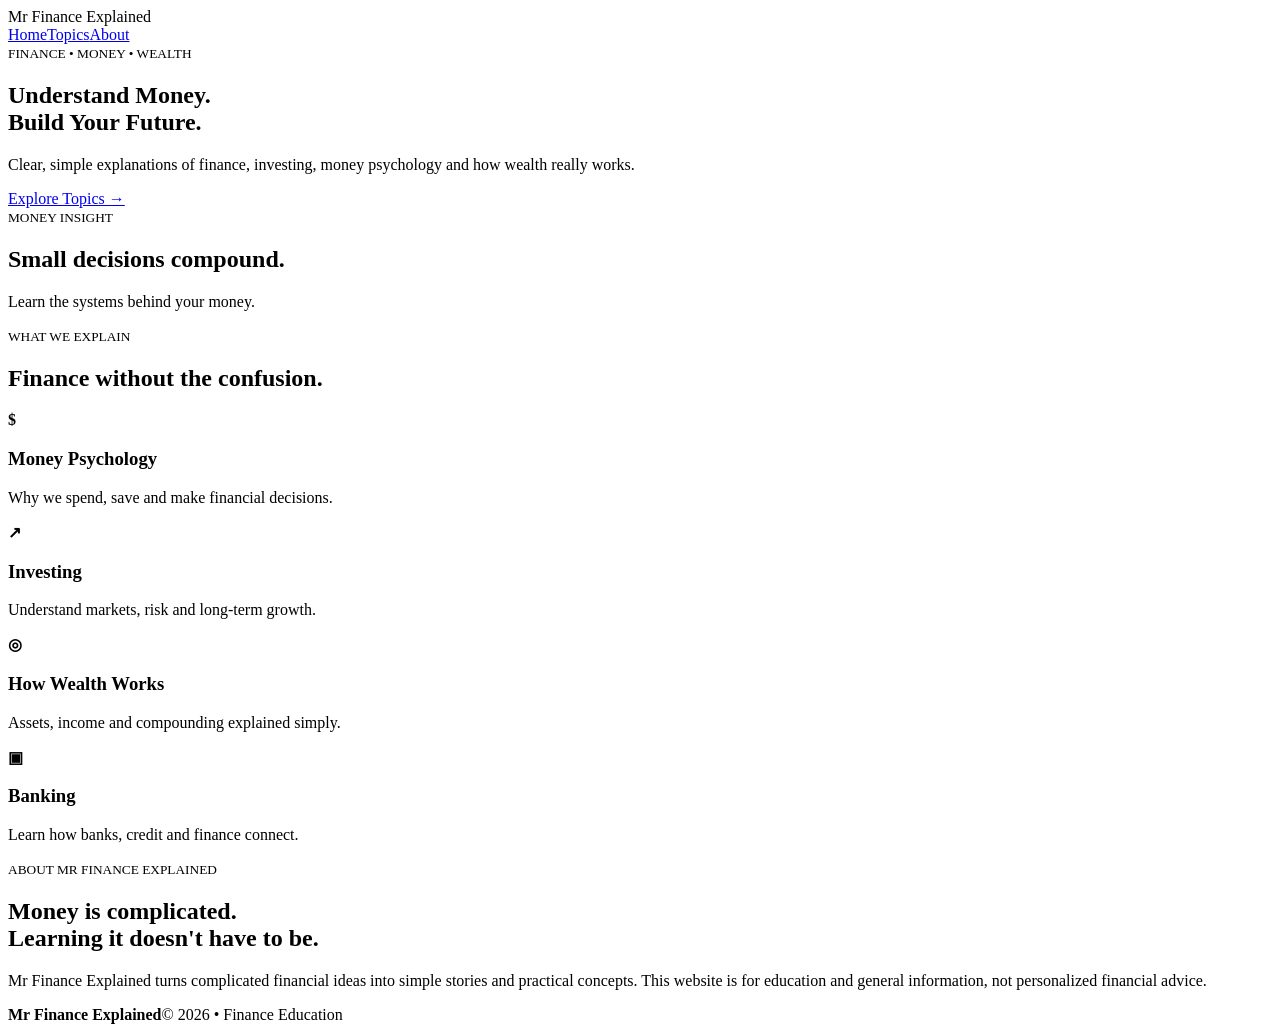
==== index.html @ 7dd867fe "Add files via upload" ====
<!DOCTYPE html>
<html lang="en"><head><meta charset="UTF-8"><meta name="viewport" content="width=device-width,initial-scale=1.0">
<title>Mr Finance Explained</title><meta name="description" content="Simple finance education, money psychology and wealth explained clearly."><link rel="stylesheet" href="style.css"></head>
<body>
<header><div class="logo">Mr Finance <span>Explained</span></div><nav><a href="#home">Home</a><a href="#topics">Topics</a><a href="#about">About</a></nav></header>
<main>
<section id="home" class="hero"><div><small>FINANCE • MONEY • WEALTH</small><h1>Understand Money.<br><span>Build Your Future.</span></h1><p>Clear, simple explanations of finance, investing, money psychology and how wealth really works.</p><a class="btn" href="#topics">Explore Topics →</a></div><div class="card"><small>MONEY INSIGHT</small><div class="chart"><i></i><i></i><i></i><i></i><i></i></div><h2>Small decisions compound.</h2><p>Learn the systems behind your money.</p></div></section>
<section id="topics"><small>WHAT WE EXPLAIN</small><h2>Finance without the confusion.</h2><div class="grid">
<article><b>$</b><h3>Money Psychology</h3><p>Why we spend, save and make financial decisions.</p></article>
<article><b>↗</b><h3>Investing</h3><p>Understand markets, risk and long-term growth.</p></article>
<article><b>◎</b><h3>How Wealth Works</h3><p>Assets, income and compounding explained simply.</p></article>
<article><b>▣</b><h3>Banking</h3><p>Learn how banks, credit and finance connect.</p></article>
</div></section>
<section id="about" class="about"><div><small>ABOUT MR FINANCE EXPLAINED</small><h2>Money is complicated.<br>Learning it doesn't have to be.</h2></div><p>Mr Finance Explained turns complicated financial ideas into simple stories and practical concepts. This website is for education and general information, not personalized financial advice.</p></section>
</main><footer><strong>Mr Finance Explained</strong><span>© 2026 • Finance Education</span></footer><script src="script.js"></script></body></html>
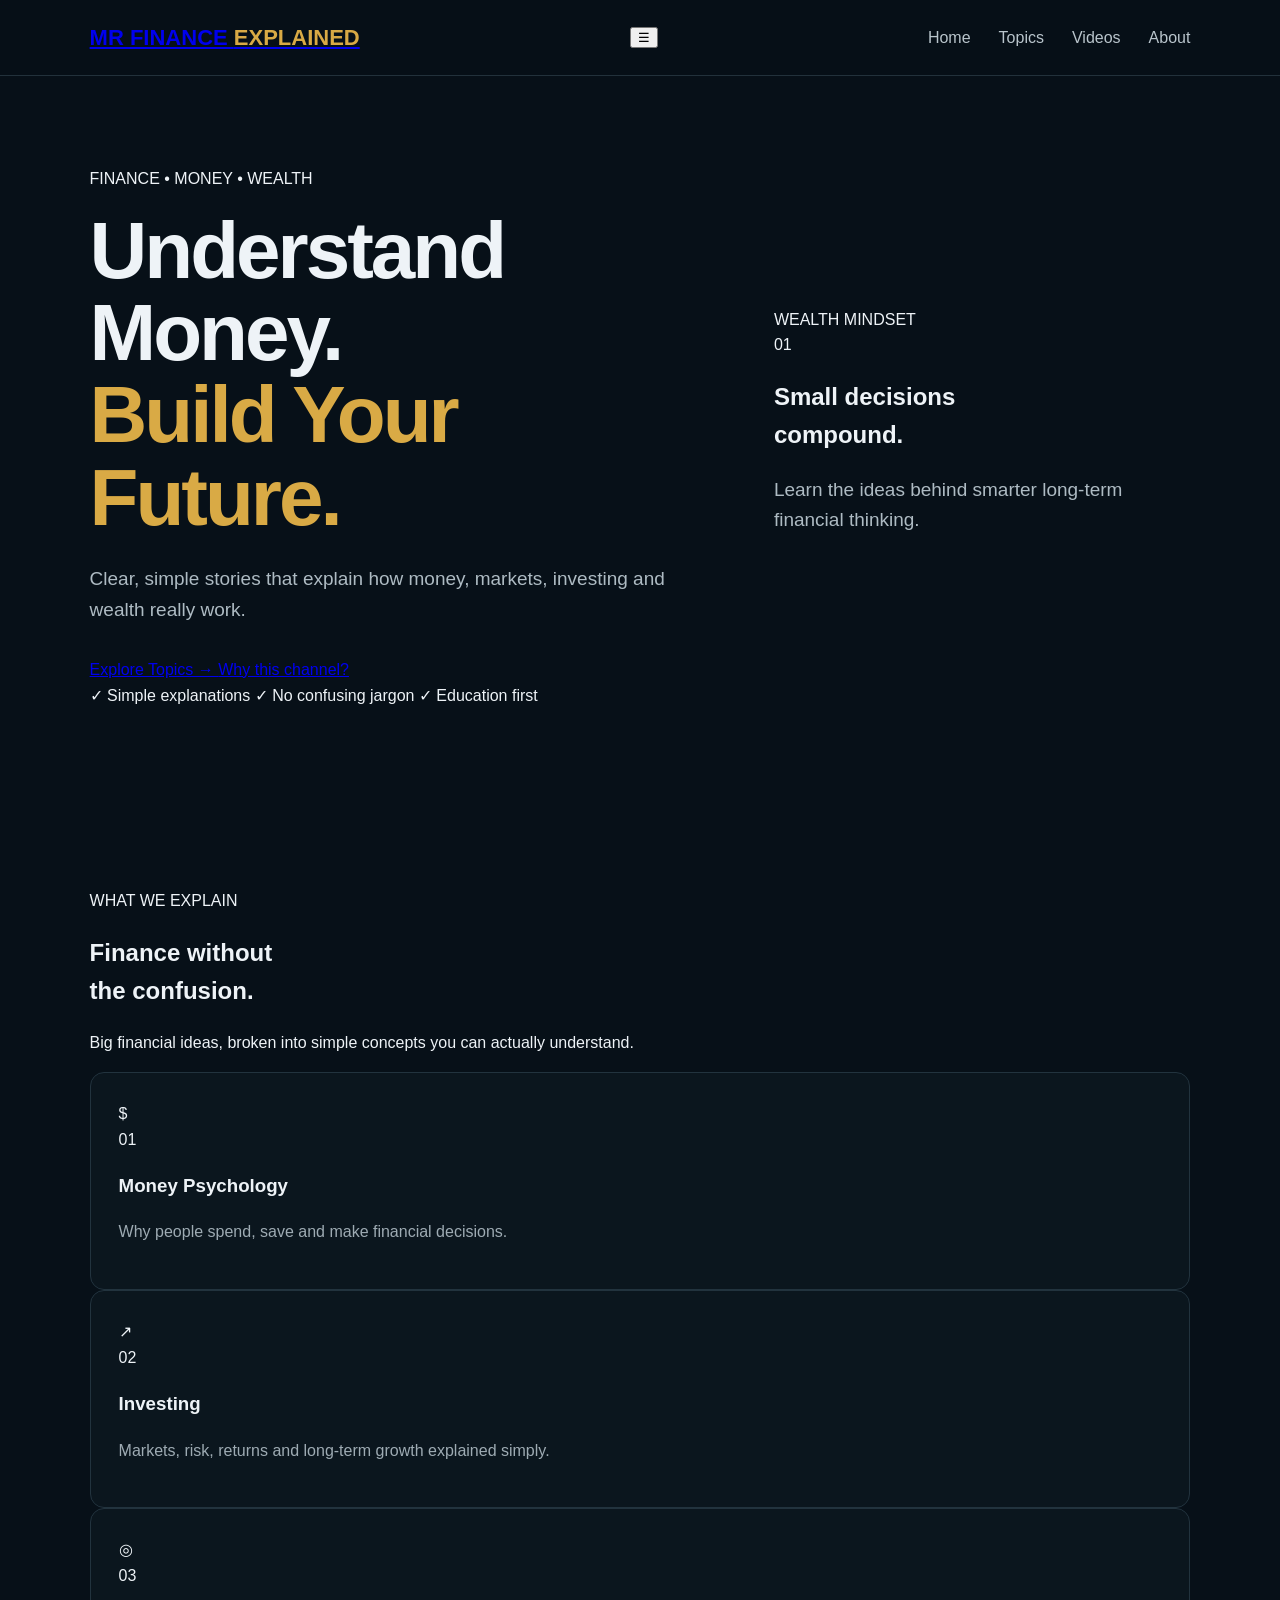
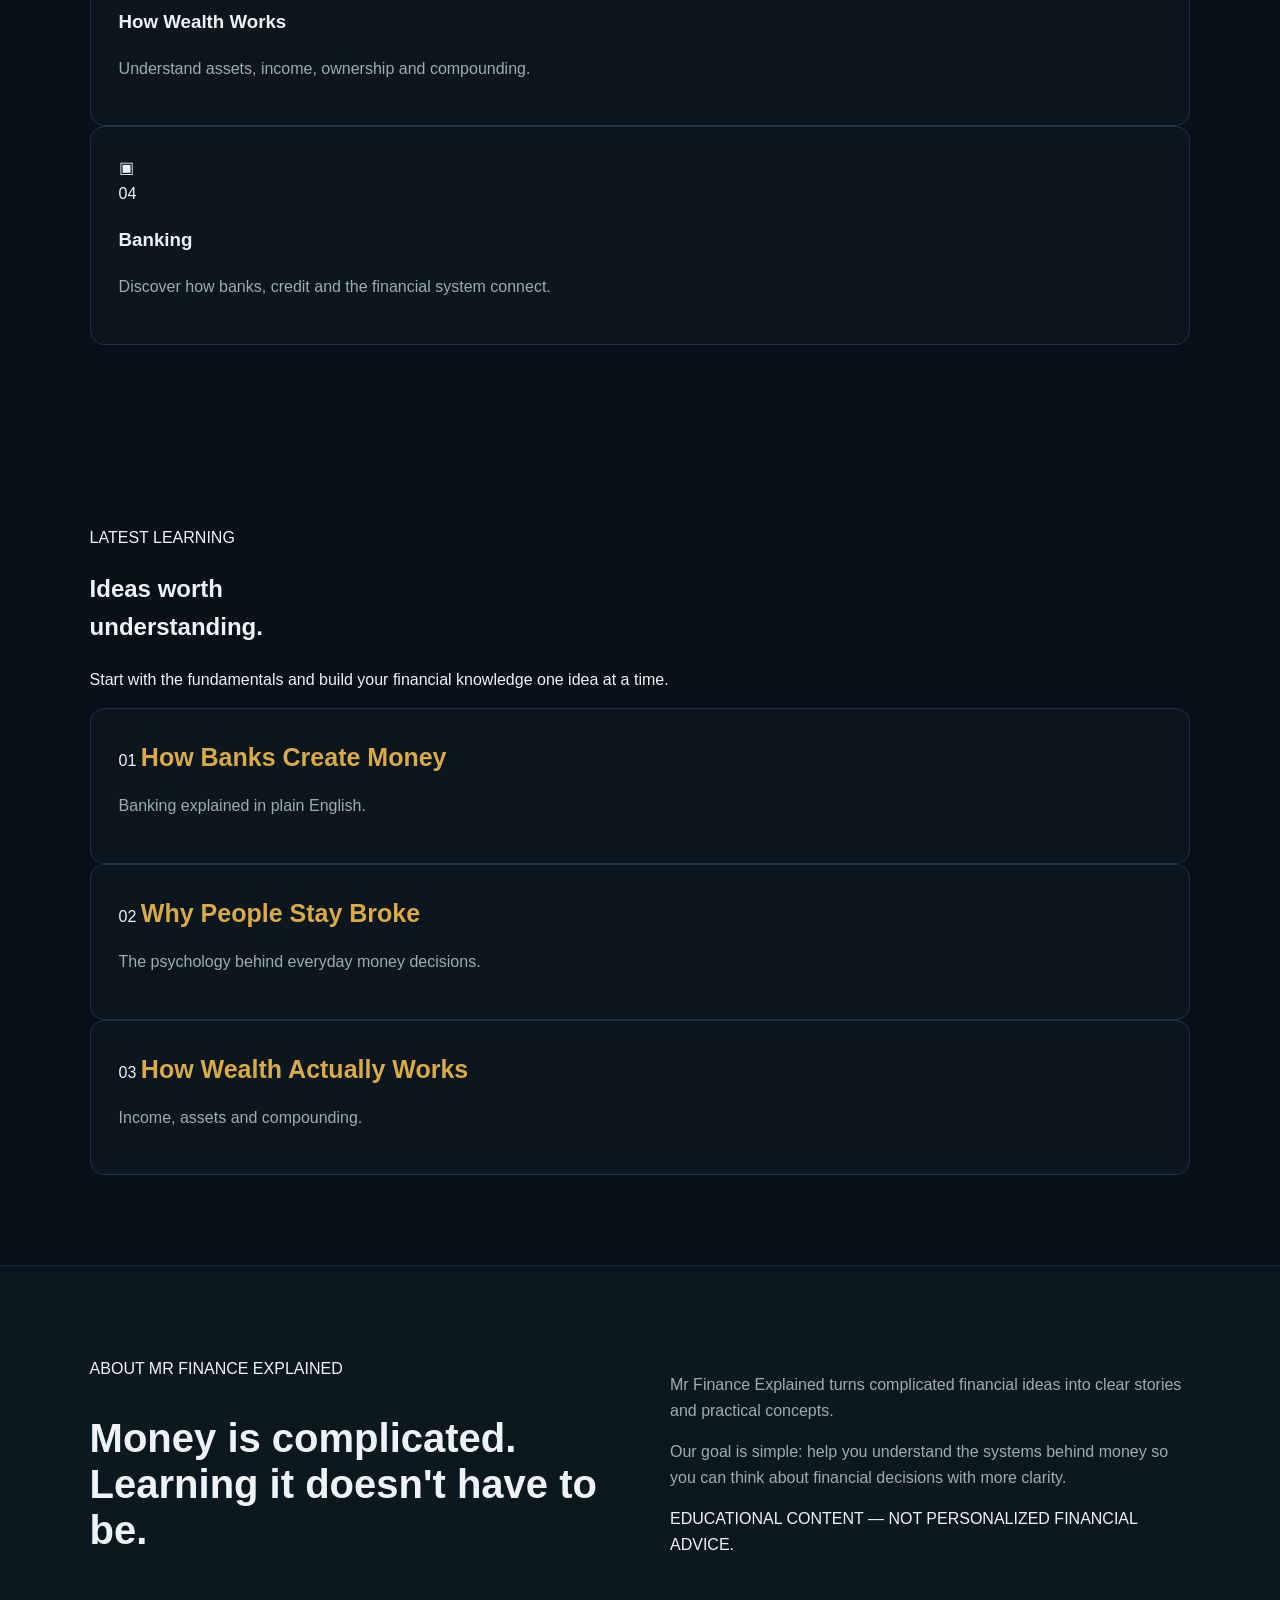
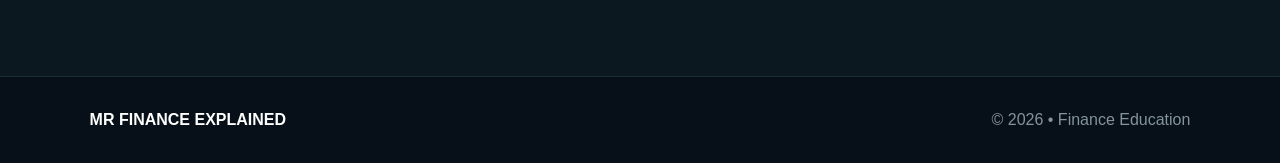
==== commit 4fd486c3: "Update index.html" ====
--- a/index.html
+++ b/index.html
@@ -1,15 +1,392 @@
-<!DOCTYPE html>
-<html lang="en"><head><meta charset="UTF-8"><meta name="viewport" content="width=device-width,initial-scale=1.0">
-<title>Mr Finance Explained</title><meta name="description" content="Simple finance education, money psychology and wealth explained clearly."><link rel="stylesheet" href="style.css"></head>
+ <!DOCTYPE html>
+<html lang="en">
+<head>
+  <meta charset="UTF-8">
+  <meta name="viewport" content="width=device-width, initial-scale=1.0">
+
+  <meta name="description" content="Mr Finance Explained — simple explanations of money, investing, wealth and financial psychology.">
+
+  <title>Mr Finance Explained | Understand Money. Build Your Future.</title>
+
+  <link rel="stylesheet" href="style.css">
+</head>
+
 <body>
-<header><div class="logo">Mr Finance <span>Explained</span></div><nav><a href="#home">Home</a><a href="#topics">Topics</a><a href="#about">About</a></nav></header>
+
+<header class="site-header">
+
+  <a class="logo" href="#home">
+    MR FINANCE <span>EXPLAINED</span>
+  </a>
+
+  <button class="menu-btn" aria-label="Open menu">
+    ☰
+  </button>
+
+  <nav class="nav">
+    <a href="#home">Home</a>
+    <a href="#topics">Topics</a>
+    <a href="#videos">Videos</a>
+    <a href="#about">About</a>
+  </nav>
+
+</header>
+
+
 <main>
-<section id="home" class="hero"><div><small>FINANCE • MONEY • WEALTH</small><h1>Understand Money.<br><span>Build Your Future.</span></h1><p>Clear, simple explanations of finance, investing, money psychology and how wealth really works.</p><a class="btn" href="#topics">Explore Topics →</a></div><div class="card"><small>MONEY INSIGHT</small><div class="chart"><i></i><i></i><i></i><i></i><i></i></div><h2>Small decisions compound.</h2><p>Learn the systems behind your money.</p></div></section>
-<section id="topics"><small>WHAT WE EXPLAIN</small><h2>Finance without the confusion.</h2><div class="grid">
-<article><b>$</b><h3>Money Psychology</h3><p>Why we spend, save and make financial decisions.</p></article>
-<article><b>↗</b><h3>Investing</h3><p>Understand markets, risk and long-term growth.</p></article>
-<article><b>◎</b><h3>How Wealth Works</h3><p>Assets, income and compounding explained simply.</p></article>
-<article><b>▣</b><h3>Banking</h3><p>Learn how banks, credit and finance connect.</p></article>
-</div></section>
-<section id="about" class="about"><div><small>ABOUT MR FINANCE EXPLAINED</small><h2>Money is complicated.<br>Learning it doesn't have to be.</h2></div><p>Mr Finance Explained turns complicated financial ideas into simple stories and practical concepts. This website is for education and general information, not personalized financial advice.</p></section>
-</main><footer><strong>Mr Finance Explained</strong><span>© 2026 • Finance Education</span></footer><script src="script.js"></script></body></html>+
+<!-- HERO SECTION -->
+
+<section id="home" class="hero">
+
+  <div class="hero-copy reveal">
+
+    <div class="eyebrow">
+      FINANCE • MONEY • WEALTH
+    </div>
+
+    <h1>
+      Understand Money.
+      <br>
+      <span>Build Your Future.</span>
+    </h1>
+
+    <p>
+      Clear, simple stories that explain how money,
+      markets, investing and wealth really work.
+    </p>
+
+    <div class="hero-actions">
+
+      <a class="btn primary" href="#topics">
+        Explore Topics →
+      </a>
+
+      <a class="btn ghost" href="#about">
+        Why this channel?
+      </a>
+
+    </div>
+
+    <div class="trust-row">
+
+      <span>✓ Simple explanations</span>
+
+      <span>✓ No confusing jargon</span>
+
+      <span>✓ Education first</span>
+
+    </div>
+
+  </div>
+
+
+  <div class="money-card reveal">
+
+    <div class="card-top">
+
+      <span>WEALTH MINDSET</span>
+
+      <span class="dot"></span>
+
+    </div>
+
+
+    <div class="growth-line">
+
+      <span class="bar b1"></span>
+      <span class="bar b2"></span>
+      <span class="bar b3"></span>
+      <span class="bar b4"></span>
+      <span class="bar b5"></span>
+      <span class="bar b6"></span>
+
+    </div>
+
+
+    <div class="card-number">
+      01
+    </div>
+
+    <h2>
+      Small decisions
+      <br>
+      compound.
+    </h2>
+
+    <p>
+      Learn the ideas behind smarter
+      long-term financial thinking.
+    </p>
+
+  </div>
+
+</section>
+
+
+<!-- TOPICS -->
+
+<section id="topics" class="section">
+
+  <div class="section-head reveal">
+
+    <div>
+
+      <div class="eyebrow">
+        WHAT WE EXPLAIN
+      </div>
+
+      <h2>
+        Finance without
+        <br>
+        the confusion.
+      </h2>
+
+    </div>
+
+    <p>
+      Big financial ideas, broken into simple
+      concepts you can actually understand.
+    </p>
+
+  </div>
+
+
+  <div class="topic-grid">
+
+
+    <article class="topic reveal">
+
+      <div class="icon">$</div>
+
+      <span>01</span>
+
+      <h3>
+        Money Psychology
+      </h3>
+
+      <p>
+        Why people spend, save and make
+        financial decisions.
+      </p>
+
+    </article>
+
+
+    <article class="topic reveal">
+
+      <div class="icon">↗</div>
+
+      <span>02</span>
+
+      <h3>
+        Investing
+      </h3>
+
+      <p>
+        Markets, risk, returns and long-term
+        growth explained simply.
+      </p>
+
+    </article>
+
+
+    <article class="topic reveal">
+
+      <div class="icon">◎</div>
+
+      <span>03</span>
+
+      <h3>
+        How Wealth Works
+      </h3>
+
+      <p>
+        Understand assets, income, ownership
+        and compounding.
+      </p>
+
+    </article>
+
+
+    <article class="topic reveal">
+
+      <div class="icon">▣</div>
+
+      <span>04</span>
+
+      <h3>
+        Banking
+      </h3>
+
+      <p>
+        Discover how banks, credit and the
+        financial system connect.
+      </p>
+
+    </article>
+
+
+  </div>
+
+</section>
+
+
+<!-- VIDEOS -->
+
+<section id="videos" class="section video-section">
+
+  <div class="section-head reveal">
+
+    <div>
+
+      <div class="eyebrow">
+        LATEST LEARNING
+      </div>
+
+      <h2>
+        Ideas worth
+        <br>
+        understanding.
+      </h2>
+
+    </div>
+
+    <p>
+      Start with the fundamentals and build
+      your financial knowledge one idea at a time.
+    </p>
+
+  </div>
+
+
+  <div class="video-grid">
+
+
+    <article class="video-card reveal">
+
+      <div class="video-thumb">
+
+        <span>01</span>
+
+        <b>
+          How Banks Create Money
+        </b>
+
+      </div>
+
+      <p>
+        Banking explained in plain English.
+      </p>
+
+    </article>
+
+
+    <article class="video-card reveal">
+
+      <div class="video-thumb">
+
+        <span>02</span>
+
+        <b>
+          Why People Stay Broke
+        </b>
+
+      </div>
+
+      <p>
+        The psychology behind everyday
+        money decisions.
+      </p>
+
+    </article>
+
+
+    <article class="video-card reveal">
+
+      <div class="video-thumb">
+
+        <span>03</span>
+
+        <b>
+          How Wealth Actually Works
+        </b>
+
+      </div>
+
+      <p>
+        Income, assets and compounding.
+      </p>
+
+    </article>
+
+
+  </div>
+
+</section>
+
+
+<!-- ABOUT -->
+
+<section id="about" class="about section">
+
+  <div class="about-copy reveal">
+
+    <div class="eyebrow">
+      ABOUT MR FINANCE EXPLAINED
+    </div>
+
+    <h2>
+      Money is complicated.
+      <br>
+      <span>
+        Learning it doesn't have to be.
+      </span>
+    </h2>
+
+  </div>
+
+
+  <div class="about-text reveal">
+
+    <p>
+      Mr Finance Explained turns complicated
+      financial ideas into clear stories and
+      practical concepts.
+    </p>
+
+    <p>
+      Our goal is simple: help you understand
+      the systems behind money so you can think
+      about financial decisions with more clarity.
+    </p>
+
+    <div class="education-note">
+      EDUCATIONAL CONTENT — NOT PERSONALIZED
+      FINANCIAL ADVICE.
+    </div>
+
+  </div>
+
+</section>
+
+</main>
+
+
+<footer>
+
+  <strong>
+    MR FINANCE <span>EXPLAINED</span>
+  </strong>
+
+  <span>
+    © 2026 • Finance Education
+  </span>
+
+</footer>
+
+
+<script src="script.js"></script>
+
+</body>
+</html>
--- a/style.css
+++ b/style.css
@@ -0,0 +1 @@
+*{box-sizing:border-box}html{scroll-behavior:smooth}body{margin:0;font-family:Arial,sans-serif;background:#071018;color:#eef3f7;line-height:1.6}header{height:76px;padding:0 7%;display:flex;align-items:center;justify-content:space-between;border-bottom:1px solid #22313b;position:sticky;top:0;background:#071018ee;z-index:5}.logo{font-size:22px;font-weight:800}.logo span,small,h1 span{color:#d9aa45}nav{display:flex;gap:28px}nav a{color:#b9c5cc;text-decoration:none}.hero{min-height:600px;padding:90px 7%;display:flex;align-items:center;gap:70px;max-width:1300px;margin:auto}.hero>div:first-child{max-width:650px}small{font-size:12px;letter-spacing:3px;font-weight:bold}h1{font-size:clamp(46px,7vw,80px);line-height:1.03;letter-spacing:-3px;margin:18px 0 25px}.hero p{font-size:19px;color:#aebbc3;margin-bottom:32px}.button{display:inline-block;background:#d9aa45;color:#071018;padding:13px 22px;border-radius:8px;text-decoration:none;font-weight:bold}.card{width:310px;padding:30px;border:1px solid #263743;border-radius:18px;background:#0d1921}.chart{height:145px;display:flex;align-items:end;gap:12px;margin:25px 0}.chart i{display:block;width:38px;background:#d9aa45;border-radius:5px 5px 0 0}.chart i:nth-child(1){height:35%}.chart i:nth-child(2){height:50%}.chart i:nth-child(3){height:45%}.chart i:nth-child(4){height:70%}.chart i:nth-child(5){height:95%}section:not(.hero){padding:90px 7%;max-width:1300px;margin:auto}section>h2{font-size:42px;margin:15px 0 40px}.grid{display:grid;grid-template-columns:repeat(4,1fr);gap:18px}article{padding:28px;border:1px solid #22333e;border-radius:14px;background:#0b161e}article b{font-size:25px;color:#d9aa45}article p,#about p,.card p{color:#9eabb3}.about{display:grid!important;grid-template-columns:1fr 1fr;gap:60px;background:#0c1820;border-top:1px solid #1b2b35;border-bottom:1px solid #1b2b35}.about h2{font-size:40px;line-height:1.15}footer{padding:30px 7%;display:flex;justify-content:space-between;color:#84939c}footer strong{color:white}@media(max-width:800px){.hero{flex-direction:column;align-items:flex-start}.card{width:auto;max-width:400px}.grid{grid-template-columns:1fr 1fr}.about{grid-template-columns:1fr!important}}@media(max-width:520px){.grid{grid-template-columns:1fr}nav{gap:12px}nav a{font-size:14px}h1{letter-spacing:-2px}}
